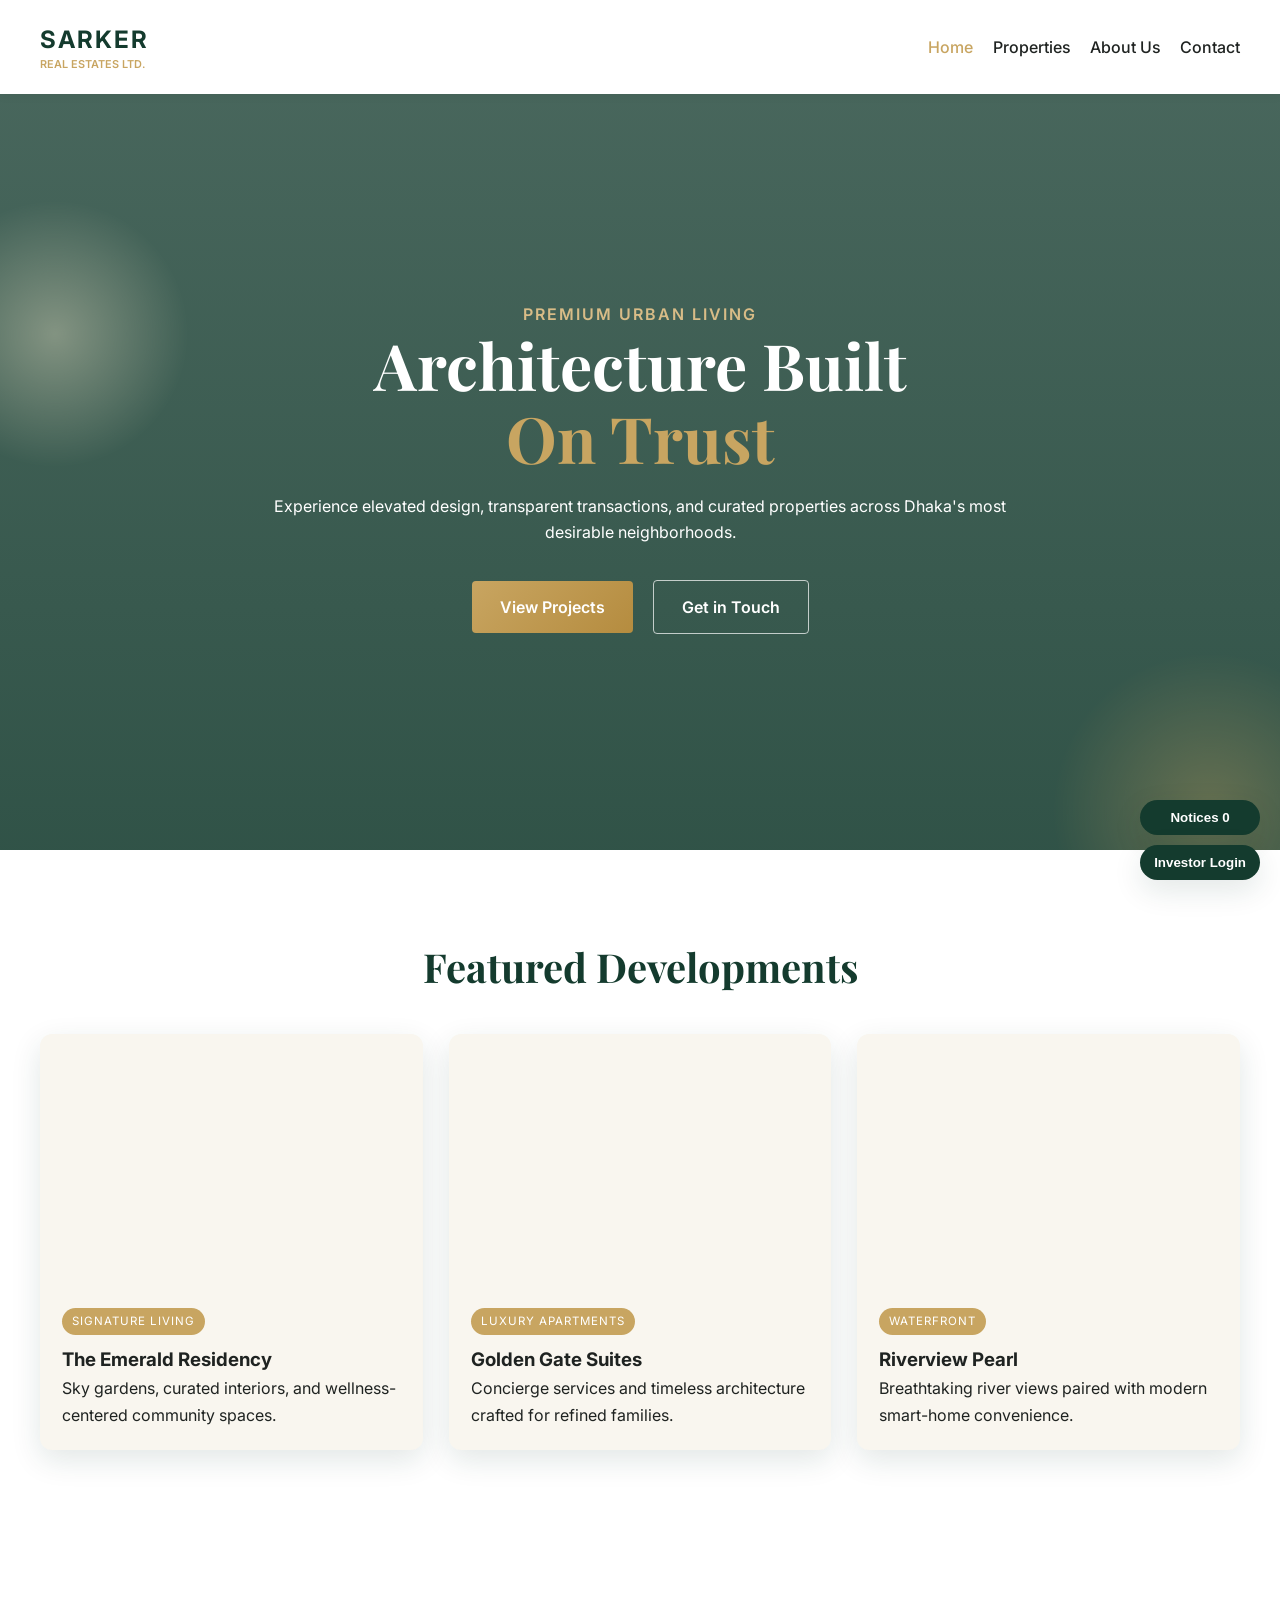
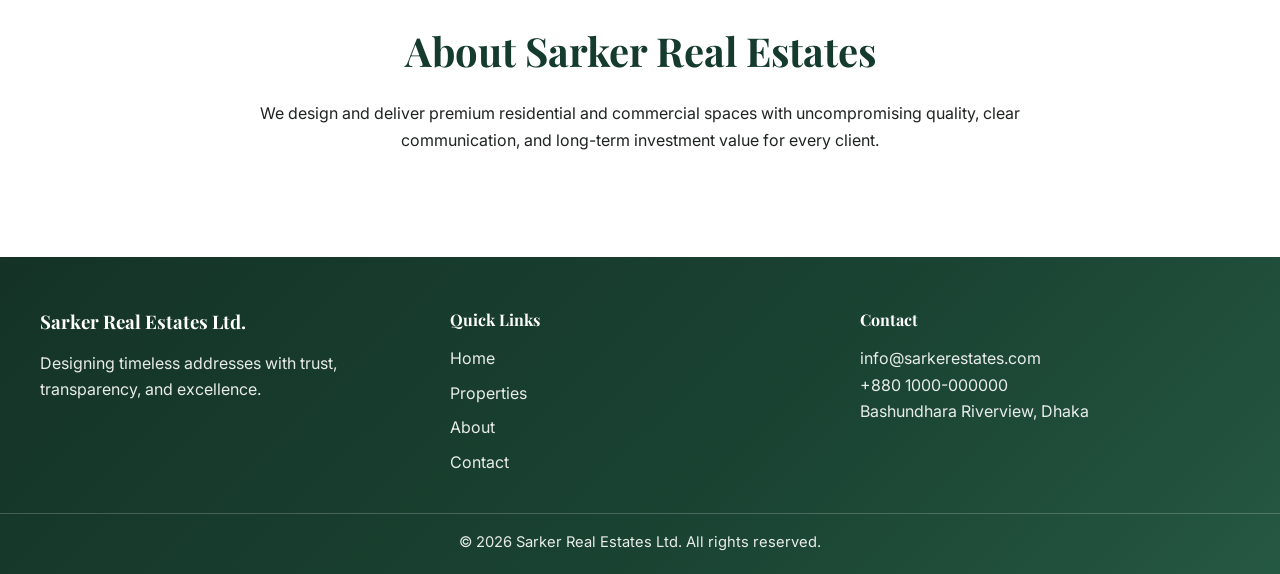
==== index.html @ 8470a7c6 "Add investor login and notice system from shared data script" ====
<!DOCTYPE html>
<html lang="en">
<head>
    <meta charset="UTF-8">
    <meta name="viewport" content="width=device-width, initial-scale=1.0">
    <title>Sarker Real Estates Ltd. | Built on Trust</title>
    <meta name="description" content="Sarker Real Estates creates premium residential and commercial addresses designed for modern living.">
    <link rel="stylesheet" href="style.css">
    <link href="https://fonts.googleapis.com/css2?family=Playfair+Display:wght@600;700&family=Inter:wght@300;400;500;600;700&display=swap" rel="stylesheet">
</head>
<body>
    <header>
        <nav class="container">
            <a class="logo" href="index.html" aria-label="Sarker Real Estates home">
                <span class="brand-name">SARKER</span>
                <span class="sub-brand">REAL ESTATES LTD.</span>
            </a>
            <ul class="nav-links" id="main-nav">
                <li><a href="index.html" class="active">Home</a></li>
                <li><a href="properties.html">Properties</a></li>
                <li><a href="index.html#about">About Us</a></li>
                <li><a href="contact.html">Contact</a></li>
            </ul>
            <button class="menu-toggle" id="mobile-menu" type="button" aria-label="Toggle navigation" aria-expanded="false" aria-controls="main-nav">
                <span></span>
                <span></span>
                <span></span>
            </button>
        </nav>
    </header>

    <section class="hero">
        <div class="hero-orb orb-one"></div>
        <div class="hero-orb orb-two"></div>
        <div class="hero-content container reveal">
            <p class="eyebrow">Premium Urban Living</p>
            <h1>Architecture Built <br><span class="highlight">On Trust</span></h1>
            <p>Experience elevated design, transparent transactions, and curated properties across Dhaka's most desirable neighborhoods.</p>
            <div class="cta-buttons">
                <a href="properties.html" class="btn btn-primary">View Projects</a>
                <a href="contact.html" class="btn btn-secondary">Get in Touch</a>
            </div>
        </div>
    </section>

    <section id="properties" class="featured container">
        <h2 class="section-title reveal">Featured Developments</h2>
        <div class="grid">
            <article class="card reveal">
                <div class="card-img" style="background-image: url('https://images.unsplash.com/photo-1512917774080-9991f1c4c750?auto=format&fit=crop&w=1200&q=80')"></div>
                <div class="card-info">
                    <span class="tag">Signature Living</span>
                    <h3>The Emerald Residency</h3>
                    <p>Sky gardens, curated interiors, and wellness-centered community spaces.</p>
                </div>
            </article>
            <article class="card reveal">
                <div class="card-img" style="background-image: url('https://images.unsplash.com/photo-1600585154340-be6161a56a0c?auto=format&fit=crop&w=1200&q=80')"></div>
                <div class="card-info">
                    <span class="tag">Luxury Apartments</span>
                    <h3>Golden Gate Suites</h3>
                    <p>Concierge services and timeless architecture crafted for refined families.</p>
                </div>
            </article>
            <article class="card reveal">
                <div class="card-img" style="background-image: url('https://images.unsplash.com/photo-1600607687939-ce8a6c25118c?auto=format&fit=crop&w=1200&q=80')"></div>
                <div class="card-info">
                    <span class="tag">Waterfront</span>
                    <h3>Riverview Pearl</h3>
                    <p>Breathtaking river views paired with modern smart-home convenience.</p>
                </div>
            </article>
        </div>
    </section>

    <section id="about" class="about container reveal">
        <h2 class="section-title">About Sarker Real Estates</h2>
        <p>
            We design and deliver premium residential and commercial spaces with uncompromising quality,
            clear communication, and long-term investment value for every client.
        </p>
    </section>

    <footer class="site-footer">
        <div class="container footer-grid">
            <div>
                <h3>Sarker Real Estates Ltd.</h3>
                <p>Designing timeless addresses with trust, transparency, and excellence.</p>
            </div>
            <div>
                <h4>Quick Links</h4>
                <ul>
                    <li><a href="index.html">Home</a></li>
                    <li><a href="properties.html">Properties</a></li>
                    <li><a href="index.html#about">About</a></li>
                    <li><a href="contact.html">Contact</a></li>
                </ul>
            </div>
            <div>
                <h4>Contact</h4>
                <p><a href="mailto:info@sarkerestates.com">info@sarkerestates.com</a></p>
                <p><a href="tel:+8801000000000">+880 1000-000000</a></p>
                <p>Bashundhara Riverview, Dhaka</p>
            </div>
        </div>
        <div class="footer-bottom">
            <p>&copy; 2026 Sarker Real Estates Ltd. All rights reserved.</p>
        </div>
    </footer>

    <div class="utility-tools">
        <button id="noticeToggle" class="utility-btn" type="button">Notices <span id="noticeCount">0</span></button>
        <button id="loginToggle" class="utility-btn" type="button">Investor Login</button>
    </div>

    <aside id="noticePanel" class="notice-panel">
        <div class="notice-head">
            <h3>Notice Board</h3>
            <button type="button" class="plain-btn" onclick="toggleNoticePanel()">Close</button>
        </div>
        <div id="noticeList"></div>
    </aside>

    <div id="noticeModal" class="overlay-modal" onclick="closeNotice()">
        <div class="overlay-card" onclick="event.stopPropagation()">
            <h3 id="noticeTitle">Notice</h3>
            <p id="noticeMessage"></p>
            <button class="btn btn-primary" type="button" onclick="closeNotice()">Close</button>
        </div>
    </div>

    <div id="loginModal" class="overlay-modal" onclick="closeLoginModal()">
        <div class="overlay-card" onclick="event.stopPropagation()">
            <h3>Investor Login</h3>
            <label for="username">Username</label>
            <input id="username" type="text" placeholder="Username">
            <label for="password">Password</label>
            <input id="password" type="password" placeholder="Password">
            <button id="loginSubmit" class="btn btn-primary" type="button">Login</button>
        </div>
    </div>

    <script src="script.js"></script>
</body>
</html>
---- style.css ----
:root {
    --primary-green: #143b2e;
    --primary-green-soft: #1a4a39;
    --gold: #c8a561;
    --gold-soft: #d8bc87;
    --light-cream: #f9f6ef;
    --text-dark: #1f2321;
    --white: #ffffff;
    --shadow-soft: 0 10px 30px rgba(20, 59, 46, 0.12);
}

* {
    margin: 0;
    padding: 0;
    box-sizing: border-box;
}

html {
    scroll-behavior: smooth;
}

body {
    font-family: 'Inter', sans-serif;
    background: var(--white);
    color: var(--text-dark);
    line-height: 1.65;
}

.container {
    width: min(1200px, 100% - 2rem);
    margin: 0 auto;
}

header {
    background: rgba(255, 255, 255, 0.9);
    backdrop-filter: blur(8px);
    padding: 20px 0;
    position: sticky;
    top: 0;
    z-index: 1000;
    box-shadow: 0 2px 10px rgba(0, 0, 0, 0.05);
    transition: padding 0.25s ease;
}

nav {
    display: flex;
    justify-content: space-between;
    align-items: center;
    gap: 1rem;
}

.logo {
    display: flex;
    flex-direction: column;
    text-decoration: none;
}

.brand-name {
    font-size: clamp(1.2rem, 2.2vw, 1.5rem);
    font-weight: 700;
    color: var(--primary-green);
    letter-spacing: 2px;
}

.sub-brand {
    font-size: 0.68rem;
    color: var(--gold);
    font-weight: 600;
    margin-top: -4px;
}

.nav-links {
    display: flex;
    list-style: none;
    align-items: center;
    gap: 1.2rem;
}

.nav-links li a {
    text-decoration: none;
    color: var(--text-dark);
    font-weight: 500;
    transition: color 0.25s ease;
}

.nav-links li a:hover,
.nav-links li a.active {
    color: var(--gold);
}

.menu-toggle {
    display: none;
    flex-direction: column;
    gap: 5px;
    border: 0;
    background: transparent;
    cursor: pointer;
}

.menu-toggle span {
    width: 24px;
    height: 2px;
    background: var(--text-dark);
    transition: transform 0.2s ease;
}

.hero {
    position: relative;
    min-height: 84vh;
    background:
        linear-gradient(rgba(20, 59, 46, 0.78), rgba(20, 59, 46, 0.88)),
        url('https://images.unsplash.com/photo-1486406146926-c627a92ad1ab?auto=format&fit=crop&w=2000&q=80');
    background-size: cover;
    background-position: center;
    display: grid;
    place-items: center;
    overflow: hidden;
    color: var(--white);
}

.hero-content {
    position: relative;
    text-align: center;
    z-index: 2;
}

.eyebrow {
    text-transform: uppercase;
    letter-spacing: 2px;
    color: var(--gold-soft);
    margin-bottom: 10px;
    font-weight: 600;
}

.hero h1 {
    font-family: 'Playfair Display', serif;
    font-size: clamp(2.1rem, 5vw, 4rem);
    line-height: 1.15;
    margin-bottom: 18px;
}

.hero p {
    max-width: 760px;
    margin: 0 auto;
}

.highlight {
    color: var(--gold);
}

.cta-buttons {
    margin-top: 26px;
}

.btn {
    padding: 13px 28px;
    text-decoration: none;
    display: inline-block;
    margin: 8px;
    border-radius: 4px;
    font-weight: 600;
    transition: transform 0.25s ease, opacity 0.25s ease;
}

.btn-primary {
    background: linear-gradient(135deg, var(--gold), #b58c3f);
    color: var(--white);
    border: 0;
}

.btn-secondary {
    border: 1px solid rgba(255, 255, 255, 0.7);
    color: var(--white);
}

.btn:hover {
    transform: translateY(-2px);
    opacity: 0.95;
}

.hero-orb {
    position: absolute;
    border-radius: 50%;
    filter: blur(2px);
    opacity: 0.35;
    animation: float 6s ease-in-out infinite;
}

.orb-one {
    width: 270px;
    height: 270px;
    background: radial-gradient(circle, #fff3d4 0%, transparent 70%);
    top: 14%;
    left: -80px;
}

.orb-two {
    width: 320px;
    height: 320px;
    background: radial-gradient(circle, #c8a561 0%, transparent 70%);
    bottom: -120px;
    right: -90px;
    animation-delay: 1s;
}

.featured,
.about,
.properties-section,
.contact-layout {
    padding: clamp(56px, 7vw, 84px) 0;
}

.grid {
    display: grid;
    grid-template-columns: repeat(auto-fit, minmax(260px, 1fr));
    gap: 26px;
    margin-top: 34px;
}

.card {
    background: var(--light-cream);
    overflow: hidden;
    border-radius: 12px;
    box-shadow: var(--shadow-soft);
    transition: transform 0.3s ease, box-shadow 0.3s ease;
}

.card:hover {
    transform: translateY(-6px);
    box-shadow: 0 20px 30px rgba(20, 59, 46, 0.18);
}

.card-img {
    height: 250px;
    background-size: cover;
    background-position: center;
}

.card-info {
    padding: 22px;
}

.tag {
    display: inline-block;
    background: var(--gold);
    color: var(--white);
    font-size: 0.72rem;
    padding: 4px 10px;
    border-radius: 999px;
    margin-bottom: 10px;
    text-transform: uppercase;
    letter-spacing: 1px;
}

.section-title {
    font-family: 'Playfair Display', serif;
    font-size: clamp(1.8rem, 4vw, 2.5rem);
    margin-bottom: 16px;
    text-align: center;
    color: var(--primary-green);
}

.section-left {
    text-align: left;
}

.about p {
    max-width: 780px;
    margin: 0 auto;
    text-align: center;
}

.page-banner {
    background: linear-gradient(120deg, var(--primary-green) 0%, var(--primary-green-soft) 100%);
    color: var(--white);
    padding: 84px 0;
    text-align: center;
}

.contact-layout {
    display: grid;
    grid-template-columns: 1fr 1fr;
    gap: 32px;
}

.contact-info a {
    color: var(--primary-green);
}

.contact-form {
    background: var(--light-cream);
    border-radius: 12px;
    padding: 28px;
    box-shadow: var(--shadow-soft);
}

.contact-form label {
    display: block;
    margin-bottom: 6px;
    font-weight: 600;
}

.contact-form input,
.contact-form textarea {
    width: 100%;
    padding: 12px;
    margin-bottom: 16px;
    border: 1px solid #d6d8d5;
    border-radius: 6px;
    font: inherit;
}

.contact-form .btn {
    width: 100%;
    margin: 0;
    cursor: pointer;
}

.site-footer {
    margin-top: 20px;
    background: linear-gradient(135deg, #143326 0%, #1a4332 60%, #255842 100%);
    color: var(--white);
}

.footer-grid {
    display: grid;
    grid-template-columns: repeat(auto-fit, minmax(220px, 1fr));
    gap: 30px;
    padding: 50px 0 30px;
}

.site-footer h3,
.site-footer h4 {
    font-family: 'Playfair Display', serif;
    margin-bottom: 12px;
}

.site-footer p,
.site-footer li,
.site-footer a {
    color: rgba(255, 255, 255, 0.9);
}

.site-footer ul {
    list-style: none;
}

.site-footer li {
    margin: 8px 0;
}

.site-footer a {
    text-decoration: none;
    transition: color 0.2s ease;
}

.site-footer a:hover {
    color: var(--gold);
}

.footer-bottom {
    border-top: 1px solid rgba(255, 255, 255, 0.2);
    text-align: center;
    padding: 16px 20px 20px;
    font-size: 0.92rem;
}

.reveal {
    opacity: 0;
    transform: translateY(20px);
    transition: opacity 0.7s ease, transform 0.7s ease;
}

.reveal.visible {
    opacity: 1;
    transform: translateY(0);
}

.utility-tools {
    position: fixed;
    right: 20px;
    bottom: 20px;
    display: grid;
    gap: 10px;
    z-index: 1001;
}

.utility-btn {
    border: 0;
    border-radius: 999px;
    background: var(--primary-green);
    color: var(--white);
    padding: 10px 14px;
    font-weight: 600;
    cursor: pointer;
    box-shadow: var(--shadow-soft);
}

.notice-panel {
    position: fixed;
    right: 20px;
    bottom: 90px;
    width: min(340px, calc(100% - 40px));
    max-height: 60vh;
    overflow: auto;
    background: var(--white);
    border-radius: 12px;
    box-shadow: 0 20px 45px rgba(0, 0, 0, 0.2);
    padding: 16px;
    z-index: 1002;
    transform: translateY(14px);
    opacity: 0;
    pointer-events: none;
    transition: all 0.2s ease;
}

.notice-panel.open {
    transform: translateY(0);
    opacity: 1;
    pointer-events: auto;
}

.notice-head {
    display: flex;
    justify-content: space-between;
    align-items: center;
    margin-bottom: 12px;
}

.plain-btn {
    border: 0;
    background: transparent;
    color: var(--primary-green);
    cursor: pointer;
    font-weight: 600;
}

.notice-item {
    border: 1px solid #e3e6e1;
    border-radius: 8px;
    padding: 10px;
    margin-bottom: 8px;
    cursor: pointer;
}

.notice-item.unread {
    border-color: var(--gold);
    background: #fffaf0;
}

.overlay-modal {
    display: none;
    align-items: center;
    justify-content: center;
    position: fixed;
    inset: 0;
    background: rgba(0, 0, 0, 0.5);
    z-index: 1004;
    padding: 18px;
}

.overlay-card {
    width: min(440px, 100%);
    background: var(--white);
    border-radius: 12px;
    padding: 18px;
}

.overlay-card input {
    width: 100%;
    border: 1px solid #d7dad6;
    border-radius: 6px;
    padding: 10px;
    margin: 6px 0 12px;
}

@keyframes float {
    0%,
    100% { transform: translateY(0px); }
    50% { transform: translateY(-16px); }
}

@media (max-width: 900px) {
    .contact-layout {
        grid-template-columns: 1fr;
    }
}

@media (max-width: 768px) {
    .menu-toggle {
        display: flex;
    }

    .nav-links {
        display: none;
        position: absolute;
        top: 72px;
        left: 0;
        width: 100%;
        background: var(--white);
        flex-direction: column;
        align-items: flex-start;
        padding: 20px;
        box-shadow: 0 4px 10px rgba(0, 0, 0, 0.08);
    }

    .nav-links.active {
        display: flex;
    }

    .cta-buttons .btn {
        width: min(320px, 90%);
    }

    .card-img {
        height: 220px;
    }
}
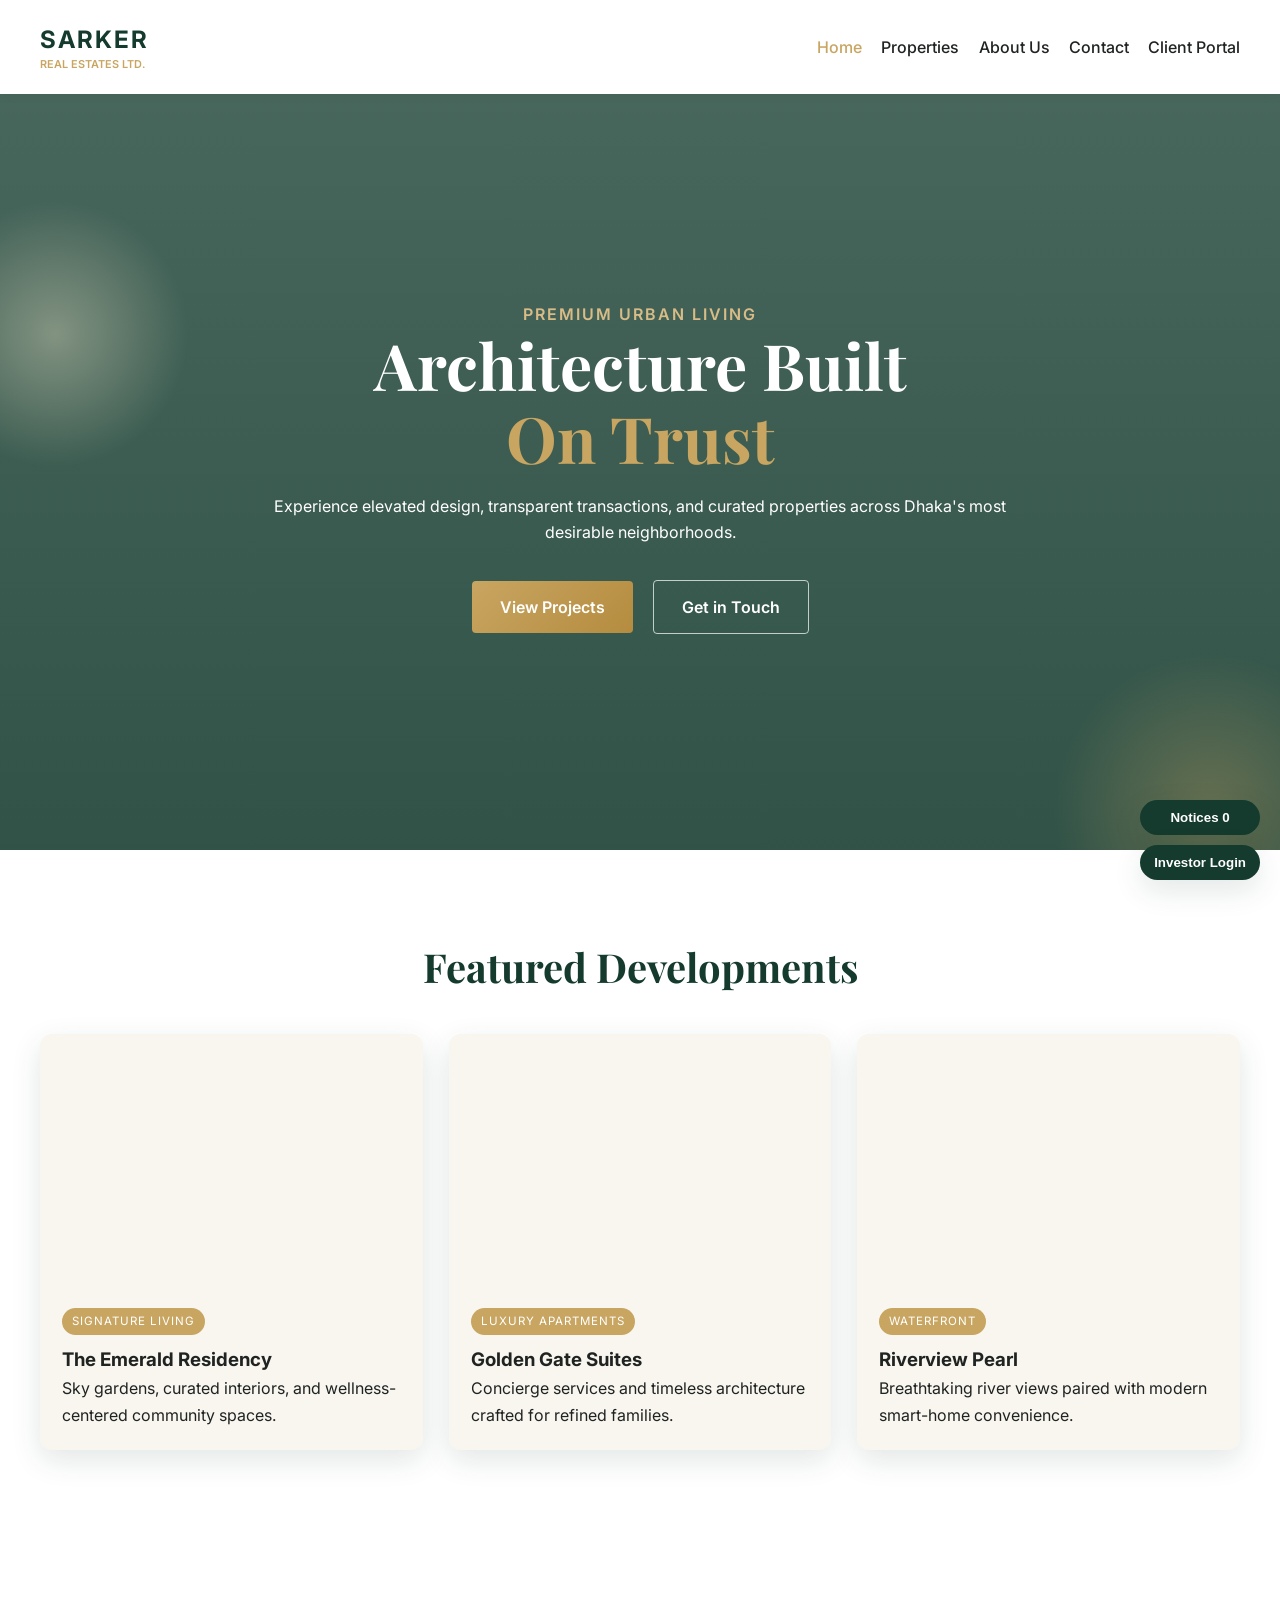
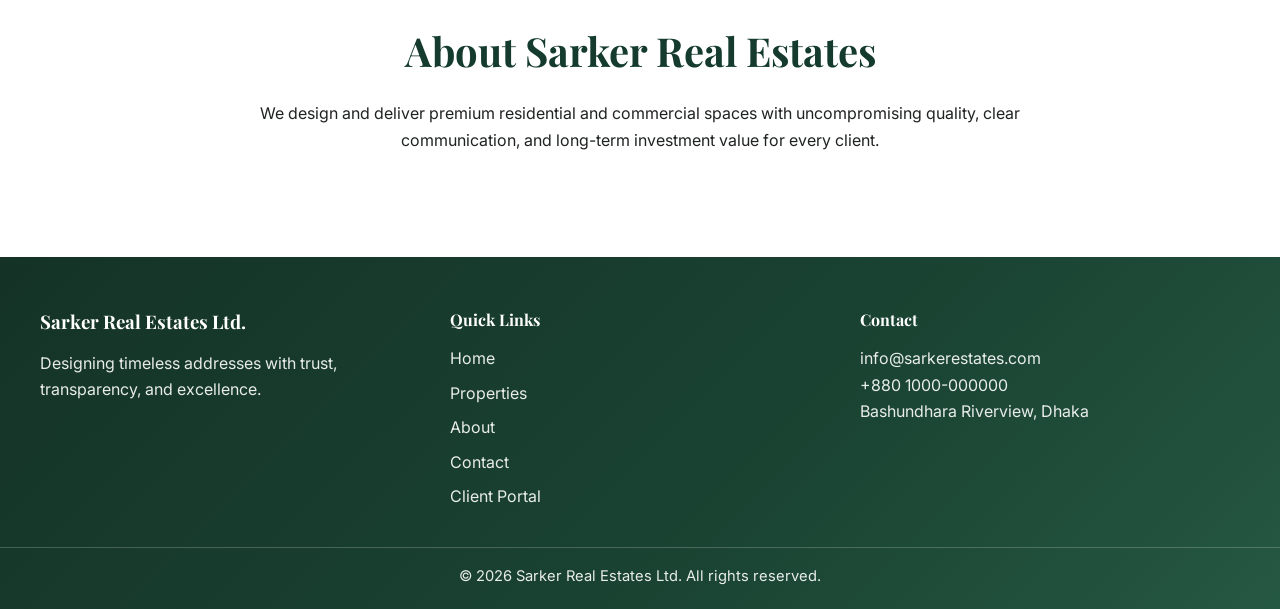
==== commit 88ae7a10: "Add client dashboard page and fix investor login flow" ====
--- a/index.html
+++ b/index.html
@@ -20,6 +20,7 @@
                 <li><a href="properties.html">Properties</a></li>
                 <li><a href="index.html#about">About Us</a></li>
                 <li><a href="contact.html">Contact</a></li>
+                <li><a href="user.html">Client Portal</a></li>
             </ul>
             <button class="menu-toggle" id="mobile-menu" type="button" aria-label="Toggle navigation" aria-expanded="false" aria-controls="main-nav">
                 <span></span>
@@ -94,6 +95,7 @@
                     <li><a href="properties.html">Properties</a></li>
                     <li><a href="index.html#about">About</a></li>
                     <li><a href="contact.html">Contact</a></li>
+                    <li><a href="user.html">Client Portal</a></li>
                 </ul>
             </div>
             <div>
--- a/style.css
+++ b/style.css
@@ -516,3 +516,117 @@
         height: 220px;
     }
 }
+
+.dashboard-wrap {
+    padding: clamp(42px, 5vw, 70px) 0 clamp(60px, 8vw, 90px);
+}
+
+.auth-card {
+    max-width: 480px;
+    margin: 0 auto;
+    background: var(--light-cream);
+    border-radius: 14px;
+    box-shadow: var(--shadow-soft);
+    padding: 24px;
+}
+
+.auth-card h1 {
+    margin-bottom: 8px;
+}
+
+.auth-card input {
+    width: 100%;
+    border: 1px solid #d7dad6;
+    border-radius: 6px;
+    padding: 10px;
+    margin: 6px 0 12px;
+}
+
+.dashboard-head {
+    display: flex;
+    align-items: center;
+    justify-content: space-between;
+    gap: 12px;
+    margin-bottom: 20px;
+}
+
+.stats-grid {
+    display: grid;
+    grid-template-columns: repeat(auto-fit, minmax(220px, 1fr));
+    gap: 14px;
+    margin-bottom: 26px;
+}
+
+.stat-card,
+.project-card {
+    background: var(--light-cream);
+    border-radius: 12px;
+    padding: 16px;
+    box-shadow: var(--shadow-soft);
+}
+
+.stat-card p {
+    font-size: 1.35rem;
+    font-weight: 700;
+    color: var(--primary-green);
+}
+
+.dashboard-grid {
+    display: grid;
+    grid-template-columns: repeat(auto-fit, minmax(220px, 1fr));
+    gap: 14px;
+    margin-bottom: 26px;
+}
+
+.progress-bar {
+    background: #e4e8e4;
+    border-radius: 999px;
+    height: 20px;
+    overflow: hidden;
+}
+
+.progress {
+    height: 100%;
+    display: grid;
+    place-items: center;
+    background: linear-gradient(135deg, var(--gold), #b58c3f);
+    color: var(--white);
+    font-size: 0.72rem;
+    font-weight: 700;
+}
+
+.table-wrap {
+    overflow-x: auto;
+    margin-bottom: 26px;
+}
+
+table {
+    width: 100%;
+    border-collapse: collapse;
+    background: var(--white);
+    border-radius: 10px;
+    overflow: hidden;
+}
+
+th,
+td {
+    border-bottom: 1px solid #e7ebe7;
+    padding: 10px;
+    text-align: left;
+}
+
+.review-list {
+    display: grid;
+    grid-template-columns: repeat(auto-fit, minmax(220px, 1fr));
+    gap: 12px;
+}
+
+.review-card {
+    background: var(--light-cream);
+    border-radius: 10px;
+    padding: 14px;
+}
+
+.review-stars {
+    margin: 4px 0;
+}
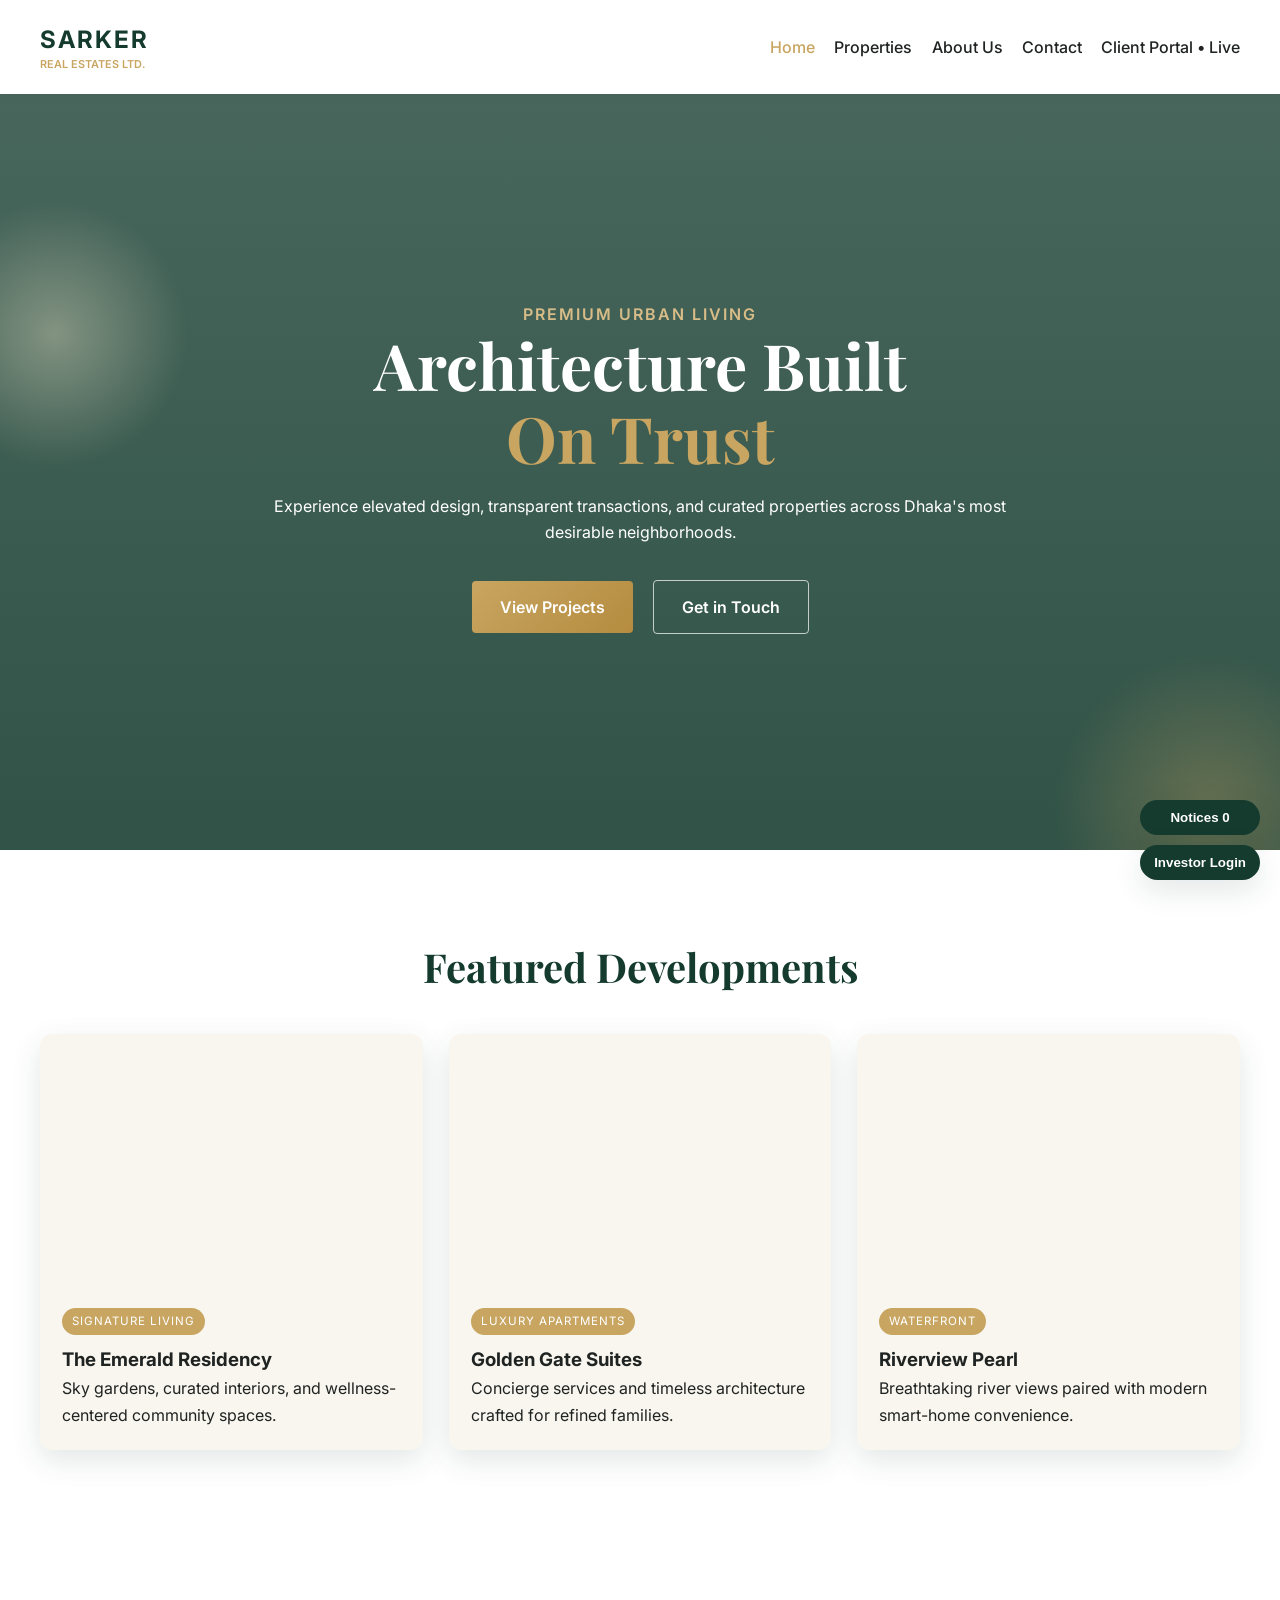
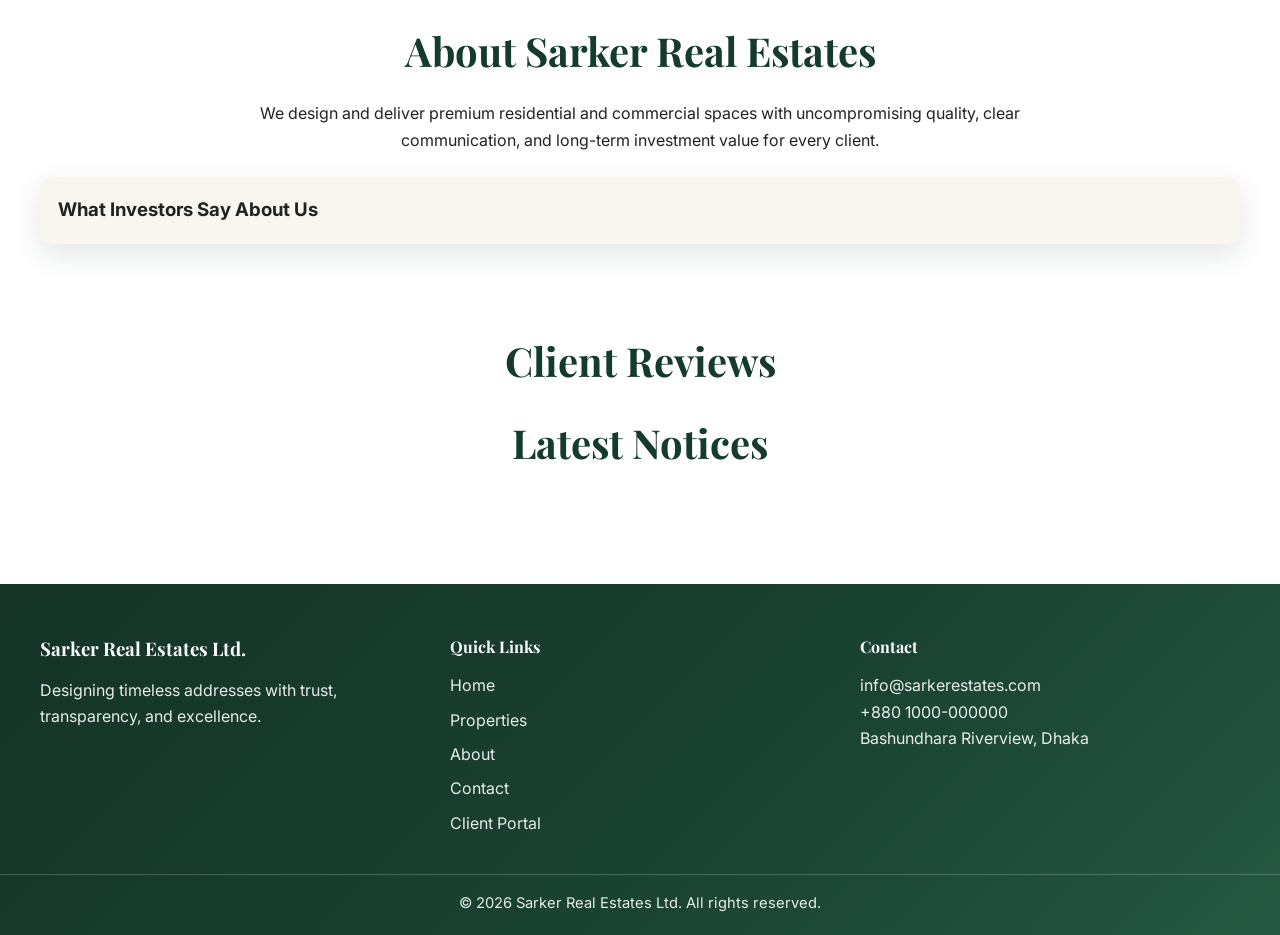
==== commit 476f665b: "Upgrade live premium portal and move reviews/notices to homepage" ====
--- a/index.html
+++ b/index.html
@@ -20,7 +20,7 @@
                 <li><a href="properties.html">Properties</a></li>
                 <li><a href="index.html#about">About Us</a></li>
                 <li><a href="contact.html">Contact</a></li>
-                <li><a href="user.html">Client Portal</a></li>
+                <li><a href="user.html">Client Portal • Live</a></li>
             </ul>
             <button class="menu-toggle" id="mobile-menu" type="button" aria-label="Toggle navigation" aria-expanded="false" aria-controls="main-nav">
                 <span></span>
@@ -80,6 +80,20 @@
             We design and deliver premium residential and commercial spaces with uncompromising quality,
             clear communication, and long-term investment value for every client.
         </p>
+        <div class="about-reviews-card">
+            <h3>What Investors Say About Us</h3>
+            <div id="aboutReviewList" class="review-list"></div>
+        </div>
+    </section>
+
+    <section class="container reveal">
+        <h2 class="section-title">Client Reviews</h2>
+        <div id="homeReviewList" class="review-list"></div>
+    </section>
+
+    <section class="container reveal notice-board-section">
+        <h2 class="section-title">Latest Notices</h2>
+        <div id="noticeCardList" class="notice-card-grid"></div>
     </section>
 
     <footer class="site-footer">
--- a/style.css
+++ b/style.css
@@ -630,3 +630,72 @@
 .review-stars {
     margin: 4px 0;
 }
+
+.portal-premium-banner {
+    background: linear-gradient(135deg, #102f24, #1c4d3b);
+    color: var(--white);
+    border-radius: 16px;
+    padding: 28px;
+    margin-bottom: 20px;
+    box-shadow: var(--shadow-soft);
+}
+
+.live-badge {
+    display: inline-block;
+    background: #1ed760;
+    color: #0e231b;
+    padding: 4px 10px;
+    border-radius: 999px;
+    font-size: 0.85rem;
+    margin-left: 8px;
+    vertical-align: middle;
+}
+
+.about-reviews-card {
+    margin-top: 24px;
+    background: var(--light-cream);
+    border-radius: 12px;
+    padding: 18px;
+    box-shadow: var(--shadow-soft);
+}
+
+.notice-board-section {
+    padding-bottom: 72px;
+}
+
+.notice-card-grid {
+    display: grid;
+    grid-template-columns: repeat(auto-fit, minmax(240px, 1fr));
+    gap: 14px;
+}
+
+.notice-card {
+    background: var(--light-cream);
+    border: 1px solid #e3e6e1;
+    border-radius: 12px;
+    padding: 16px;
+    box-shadow: var(--shadow-soft);
+    cursor: pointer;
+}
+
+.notice-card.pinned {
+    border-color: var(--gold);
+    background: #fff8ea;
+}
+
+.notice-card h3 {
+    margin-bottom: 6px;
+    color: var(--primary-green);
+}
+
+.notice-card small {
+    display: inline-block;
+    margin-top: 8px;
+    color: #5f665f;
+}
+
+.review-empty {
+    background: var(--light-cream);
+    border-radius: 10px;
+    padding: 14px;
+}
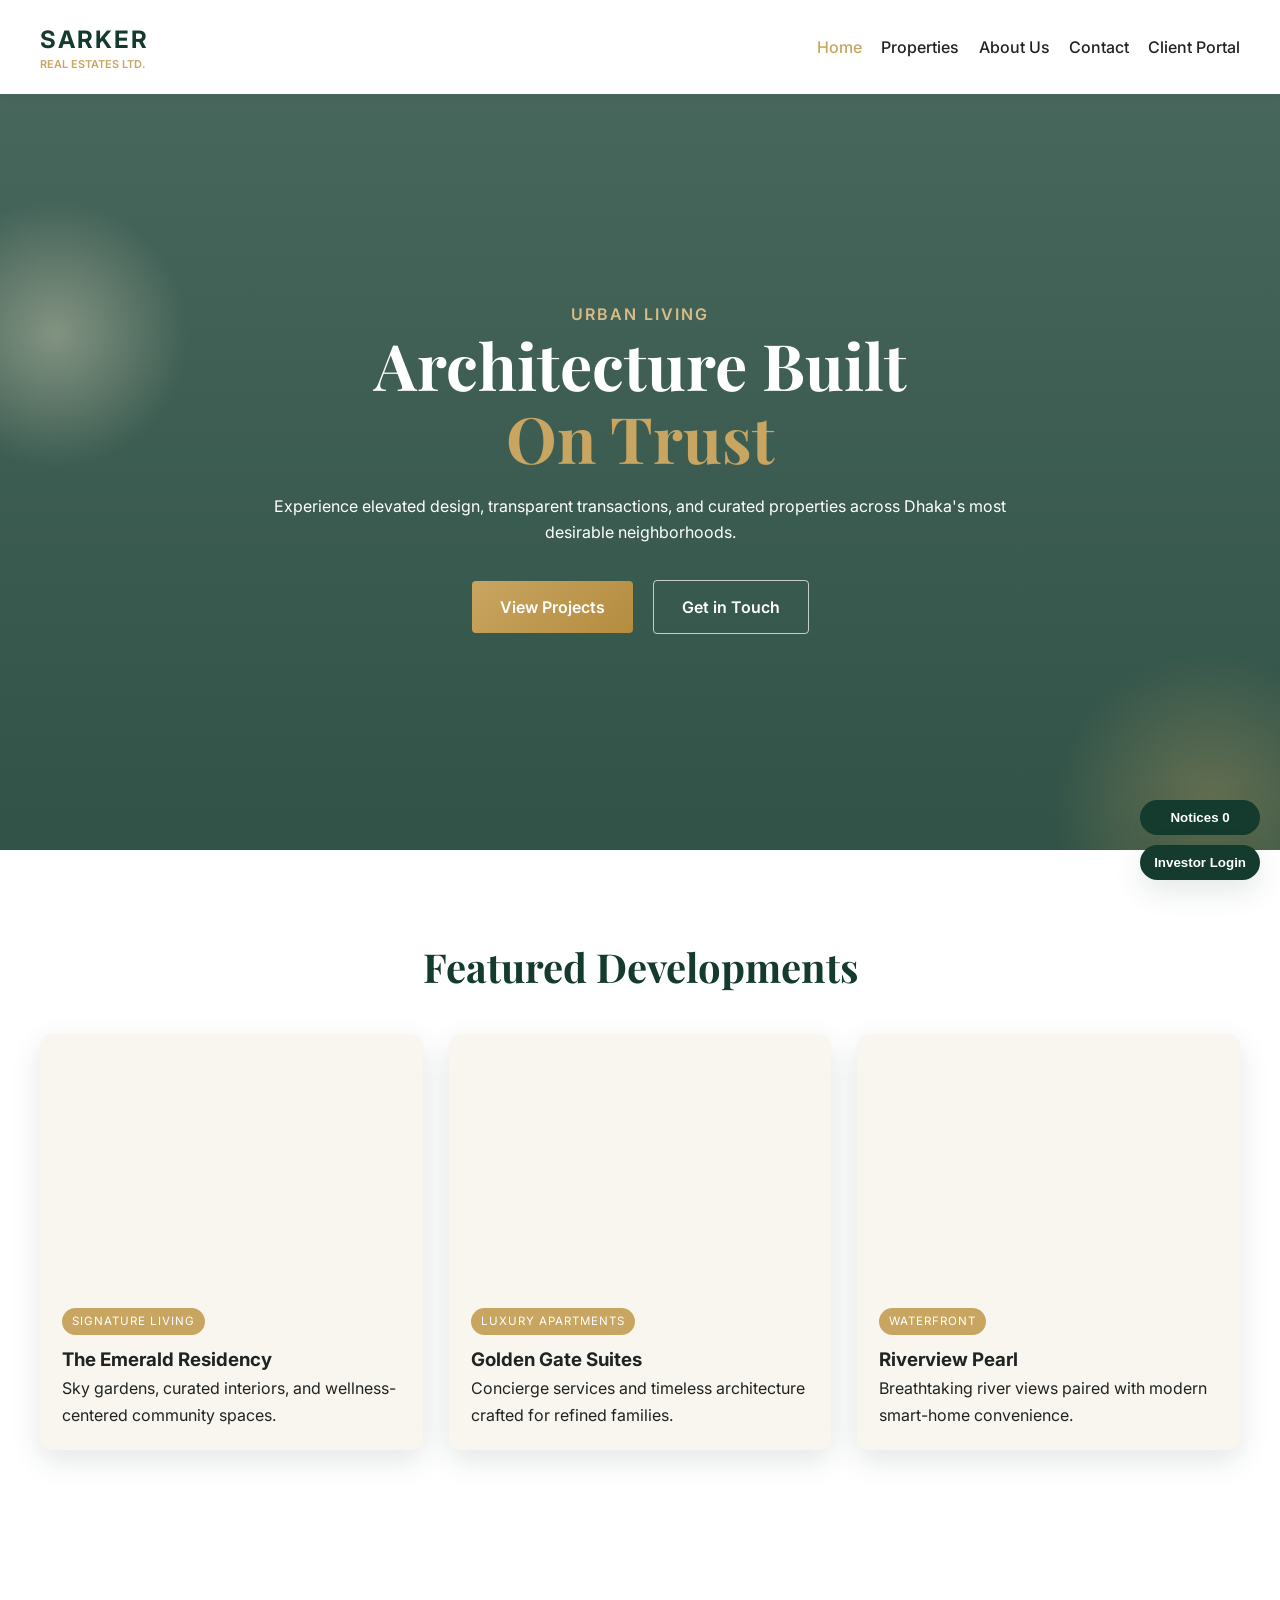
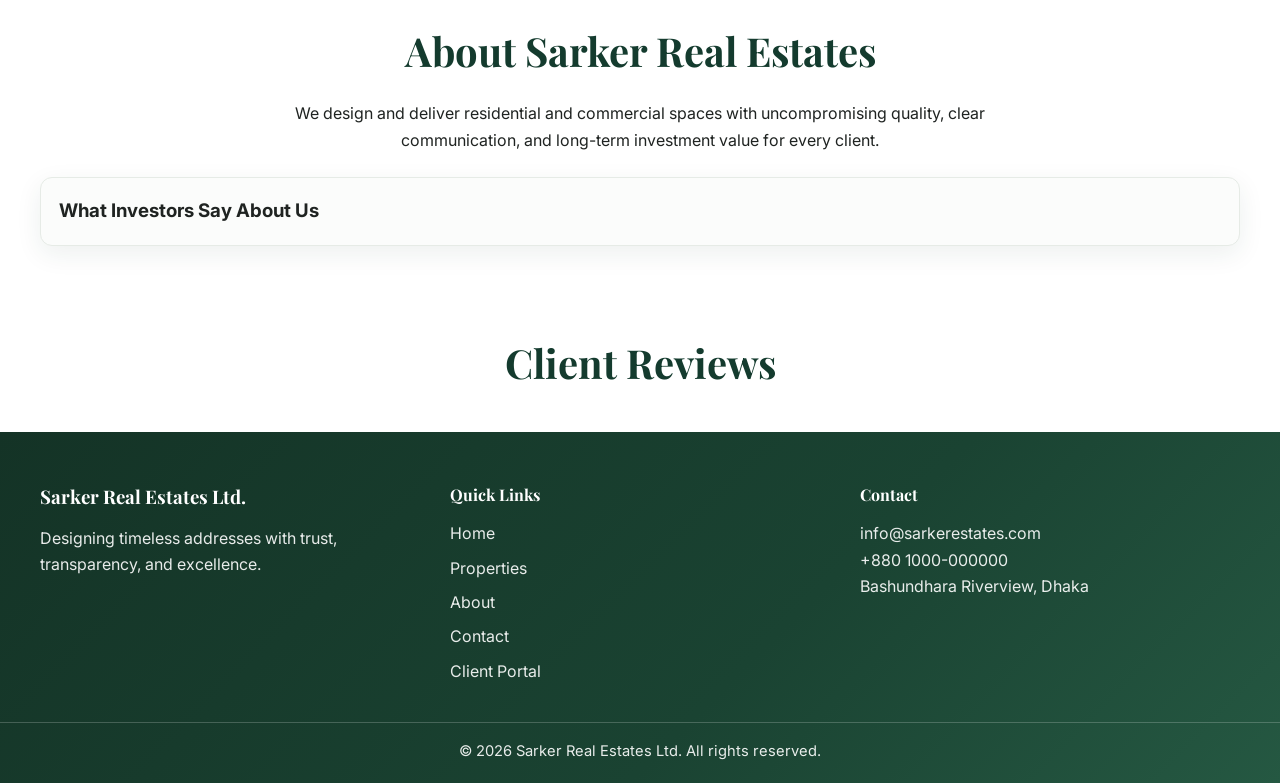
==== commit 3869d725: "Refine UI tone and simplify notices/reviews" ====
--- a/index.html
+++ b/index.html
@@ -4,7 +4,7 @@
     <meta charset="UTF-8">
     <meta name="viewport" content="width=device-width, initial-scale=1.0">
     <title>Sarker Real Estates Ltd. | Built on Trust</title>
-    <meta name="description" content="Sarker Real Estates creates premium residential and commercial addresses designed for modern living.">
+    <meta name="description" content="Sarker Real Estates creates residential and commercial addresses designed for modern living.">
     <link rel="stylesheet" href="style.css">
     <link href="https://fonts.googleapis.com/css2?family=Playfair+Display:wght@600;700&family=Inter:wght@300;400;500;600;700&display=swap" rel="stylesheet">
 </head>
@@ -20,7 +20,7 @@
                 <li><a href="properties.html">Properties</a></li>
                 <li><a href="index.html#about">About Us</a></li>
                 <li><a href="contact.html">Contact</a></li>
-                <li><a href="user.html">Client Portal • Live</a></li>
+                <li><a href="user.html">Client Portal</a></li>
             </ul>
             <button class="menu-toggle" id="mobile-menu" type="button" aria-label="Toggle navigation" aria-expanded="false" aria-controls="main-nav">
                 <span></span>
@@ -34,7 +34,7 @@
         <div class="hero-orb orb-one"></div>
         <div class="hero-orb orb-two"></div>
         <div class="hero-content container reveal">
-            <p class="eyebrow">Premium Urban Living</p>
+            <p class="eyebrow">Urban Living</p>
             <h1>Architecture Built <br><span class="highlight">On Trust</span></h1>
             <p>Experience elevated design, transparent transactions, and curated properties across Dhaka's most desirable neighborhoods.</p>
             <div class="cta-buttons">
@@ -77,7 +77,7 @@
     <section id="about" class="about container reveal">
         <h2 class="section-title">About Sarker Real Estates</h2>
         <p>
-            We design and deliver premium residential and commercial spaces with uncompromising quality,
+            We design and deliver residential and commercial spaces with uncompromising quality,
             clear communication, and long-term investment value for every client.
         </p>
         <div class="about-reviews-card">
@@ -89,11 +89,6 @@
     <section class="container reveal">
         <h2 class="section-title">Client Reviews</h2>
         <div id="homeReviewList" class="review-list"></div>
-    </section>
-
-    <section class="container reveal notice-board-section">
-        <h2 class="section-title">Latest Notices</h2>
-        <div id="noticeCardList" class="notice-card-grid"></div>
     </section>
 
     <footer class="site-footer">
--- a/style.css
+++ b/style.css
@@ -617,22 +617,27 @@
 
 .review-list {
     display: grid;
-    grid-template-columns: repeat(auto-fit, minmax(220px, 1fr));
-    gap: 12px;
+    grid-template-columns: repeat(auto-fit, minmax(260px, 1fr));
+    gap: 10px;
 }
 
 .review-card {
-    background: var(--light-cream);
-    border-radius: 10px;
-    padding: 14px;
+    background: var(--white);
+    border: 1px solid #e5e8e4;
+    border-radius: 12px;
+    padding: 16px;
+    box-shadow: 0 6px 20px rgba(15, 44, 34, 0.06);
 }
 
 .review-stars {
-    margin: 4px 0;
-}
-
-.portal-premium-banner {
-    background: linear-gradient(135deg, #102f24, #1c4d3b);
+    margin: 6px 0 8px;
+    color: #b58c3f;
+    letter-spacing: 1px;
+    font-size: 0.92rem;
+}
+
+.portal-welcome-banner {
+    background: linear-gradient(140deg, #12382b 0%, #1a4b3a 65%, #215d46 100%);
     color: var(--white);
     border-radius: 16px;
     padding: 28px;
@@ -640,23 +645,13 @@
     box-shadow: var(--shadow-soft);
 }
 
-.live-badge {
-    display: inline-block;
-    background: #1ed760;
-    color: #0e231b;
-    padding: 4px 10px;
-    border-radius: 999px;
-    font-size: 0.85rem;
-    margin-left: 8px;
-    vertical-align: middle;
-}
-
 .about-reviews-card {
     margin-top: 24px;
-    background: var(--light-cream);
+    background: #fbfcfb;
+    border: 1px solid #e6ebe6;
     border-radius: 12px;
     padding: 18px;
-    box-shadow: var(--shadow-soft);
+    box-shadow: 0 8px 26px rgba(20, 59, 46, 0.08);
 }
 
 .notice-board-section {
@@ -695,7 +690,8 @@
 }
 
 .review-empty {
-    background: var(--light-cream);
+    background: #fbfcfb;
+    border: 1px dashed #d5ddd5;
     border-radius: 10px;
     padding: 14px;
 }
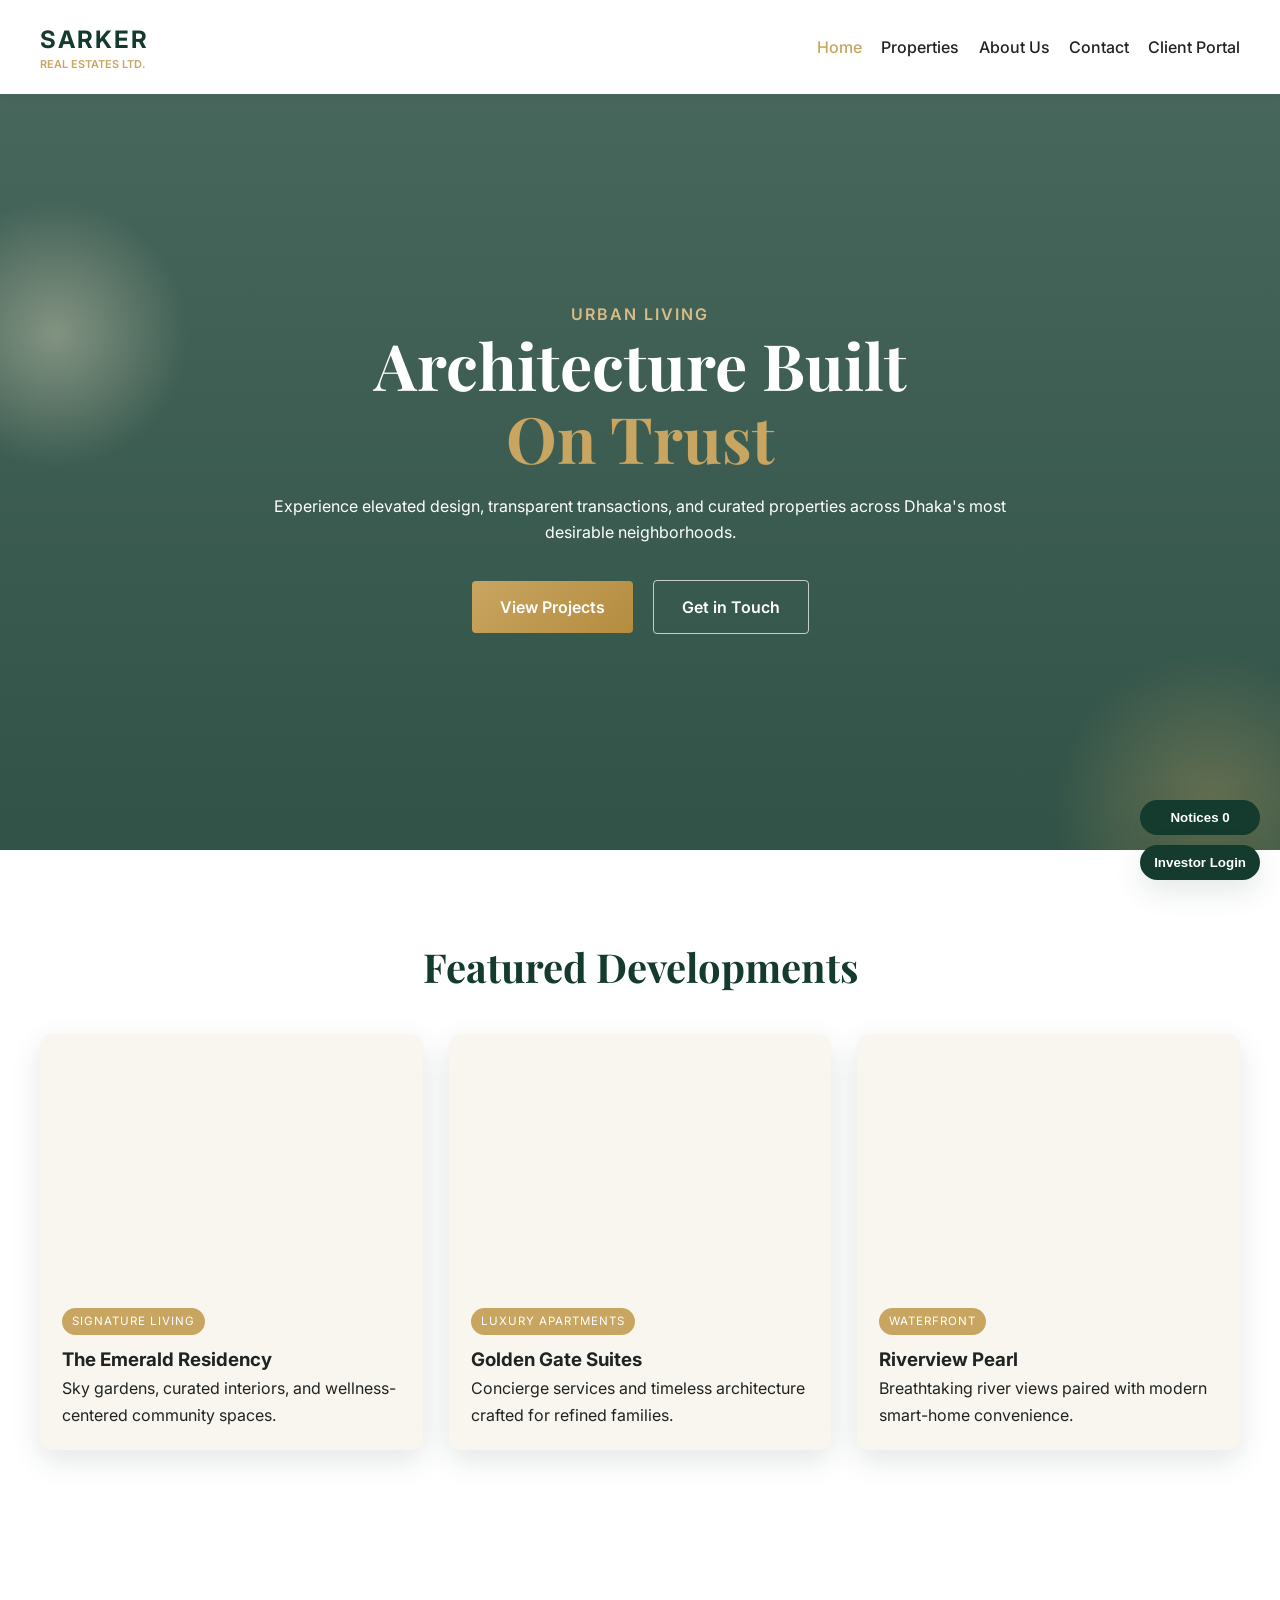
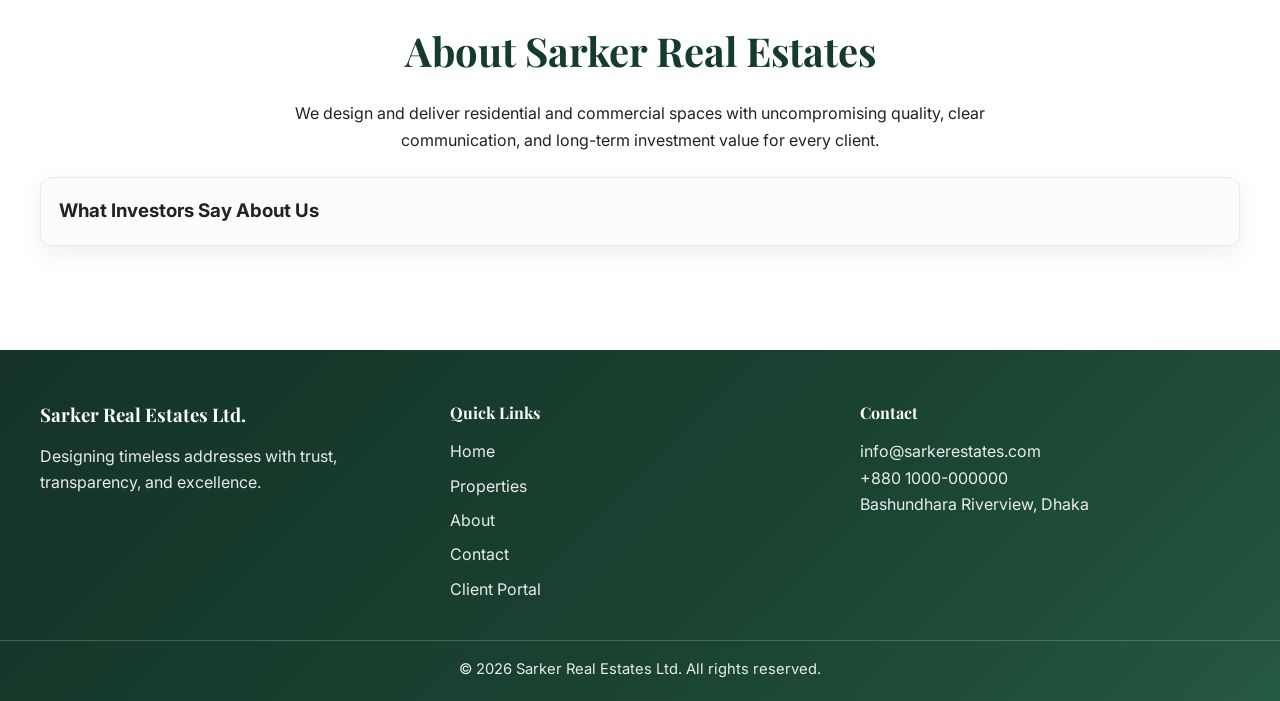
==== commit abc471b9: "Update index.html" ====
--- a/index.html
+++ b/index.html
@@ -17,7 +17,7 @@
             </a>
             <ul class="nav-links" id="main-nav">
                 <li><a href="index.html" class="active">Home</a></li>
-                <li><a href="properties.html">Properties</a></li>
+                <li><a href="projects.html">Properties</a></li>
                 <li><a href="index.html#about">About Us</a></li>
                 <li><a href="contact.html">Contact</a></li>
                 <li><a href="user.html">Client Portal</a></li>
@@ -86,11 +86,6 @@
         </div>
     </section>
 
-    <section class="container reveal">
-        <h2 class="section-title">Client Reviews</h2>
-        <div id="homeReviewList" class="review-list"></div>
-    </section>
-
     <footer class="site-footer">
         <div class="container footer-grid">
             <div>
@@ -140,17 +135,6 @@
         </div>
     </div>
 
-    <div id="loginModal" class="overlay-modal" onclick="closeLoginModal()">
-        <div class="overlay-card" onclick="event.stopPropagation()">
-            <h3>Investor Login</h3>
-            <label for="username">Username</label>
-            <input id="username" type="text" placeholder="Username">
-            <label for="password">Password</label>
-            <input id="password" type="password" placeholder="Password">
-            <button id="loginSubmit" class="btn btn-primary" type="button">Login</button>
-        </div>
-    </div>
-
     <script src="script.js"></script>
 </body>
 </html>
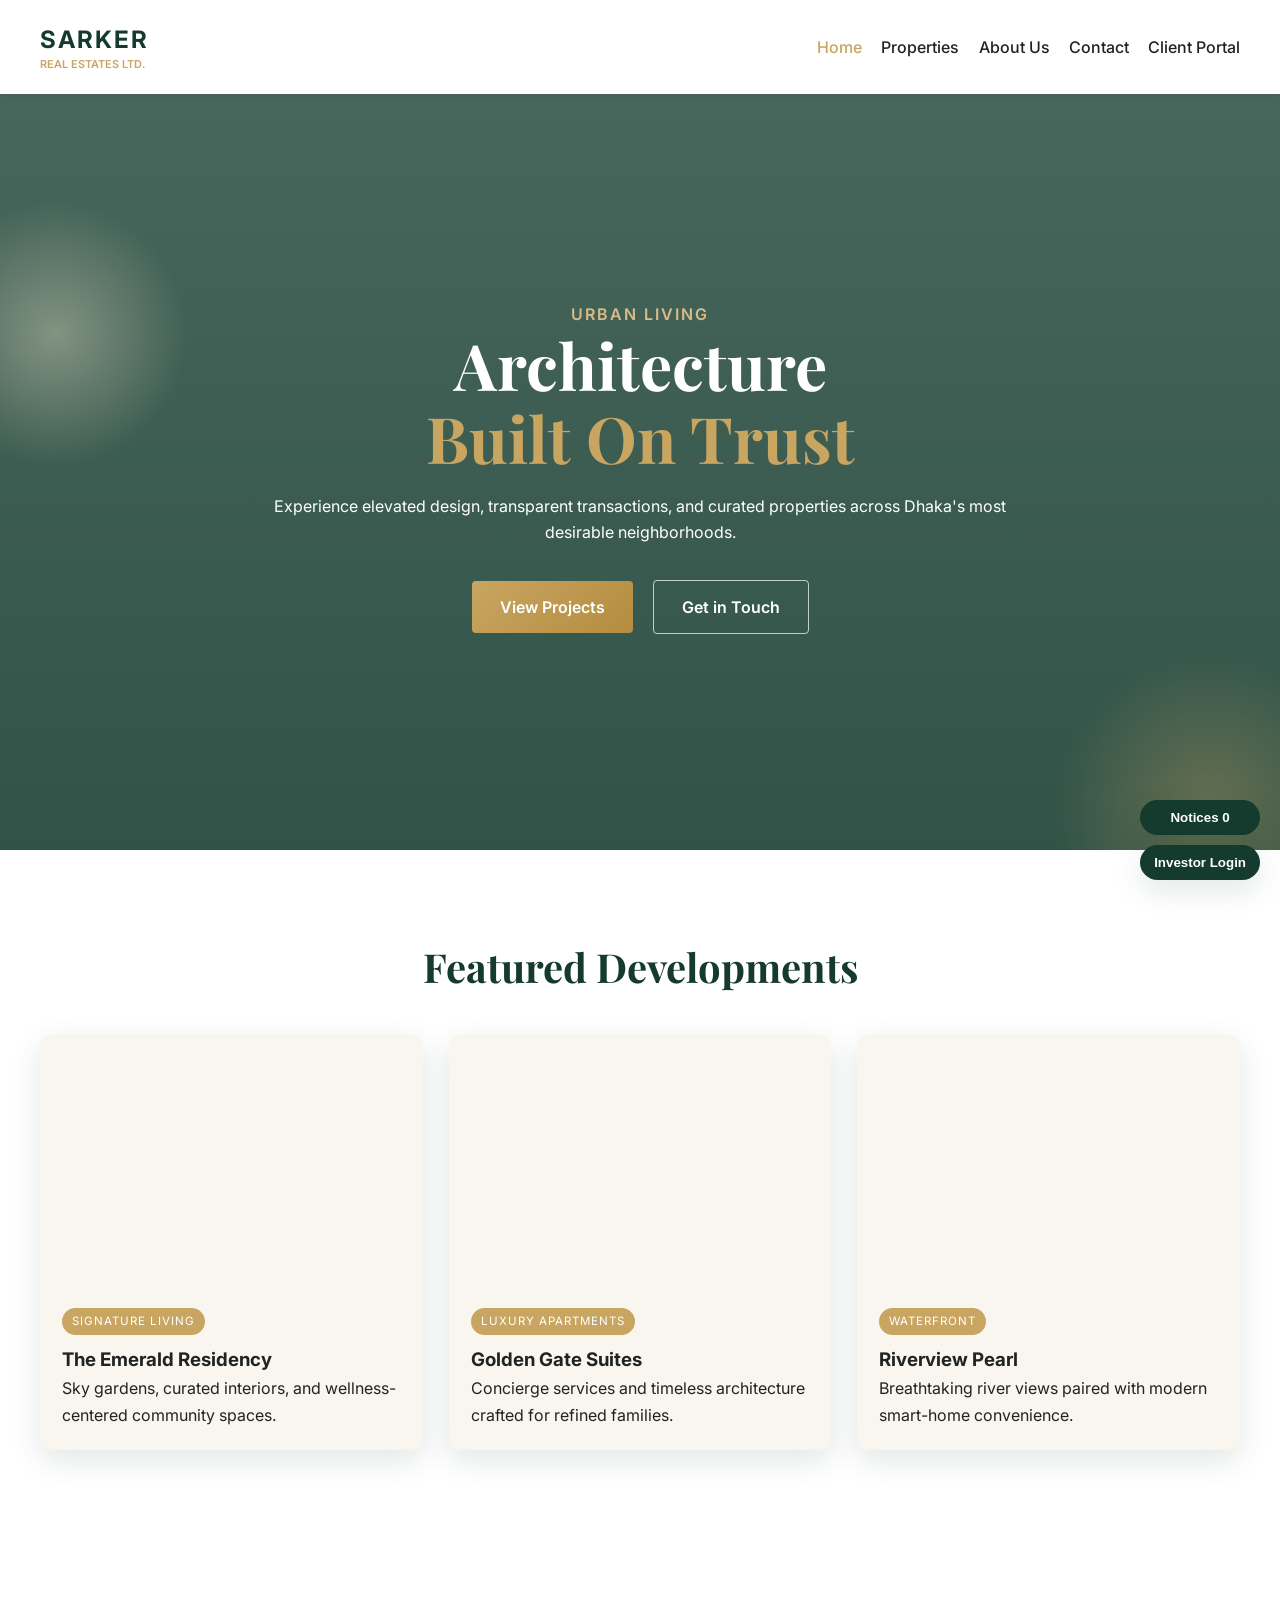
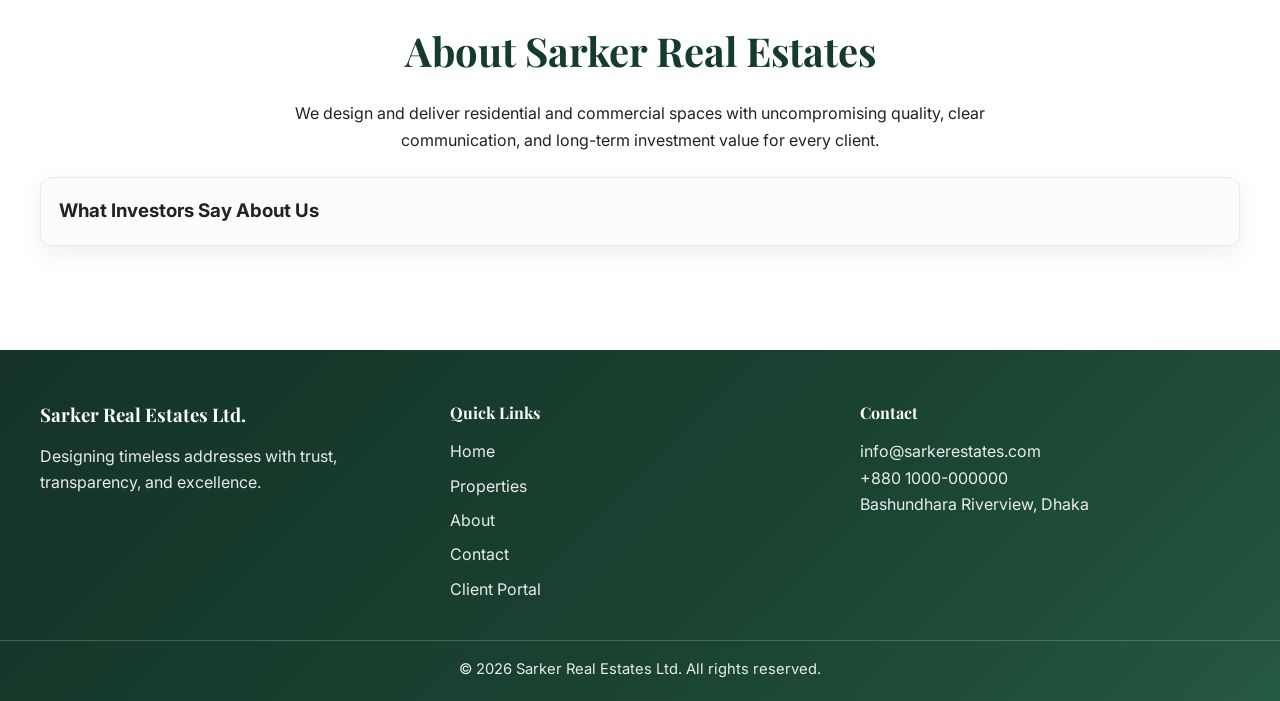
==== commit 18e1da5a: "Update index.html" ====
--- a/index.html
+++ b/index.html
@@ -35,10 +35,10 @@
         <div class="hero-orb orb-two"></div>
         <div class="hero-content container reveal">
             <p class="eyebrow">Urban Living</p>
-            <h1>Architecture Built <br><span class="highlight">On Trust</span></h1>
+            <h1>Architecture<br><span class="highlight">Built On Trust</span></h1>
             <p>Experience elevated design, transparent transactions, and curated properties across Dhaka's most desirable neighborhoods.</p>
             <div class="cta-buttons">
-                <a href="properties.html" class="btn btn-primary">View Projects</a>
+                <a href="projects.html" class="btn btn-primary">View Projects</a>
                 <a href="contact.html" class="btn btn-secondary">Get in Touch</a>
             </div>
         </div>
@@ -96,7 +96,7 @@
                 <h4>Quick Links</h4>
                 <ul>
                     <li><a href="index.html">Home</a></li>
-                    <li><a href="properties.html">Properties</a></li>
+                    <li><a href="projects.html">Properties</a></li>
                     <li><a href="index.html#about">About</a></li>
                     <li><a href="contact.html">Contact</a></li>
                     <li><a href="user.html">Client Portal</a></li>
